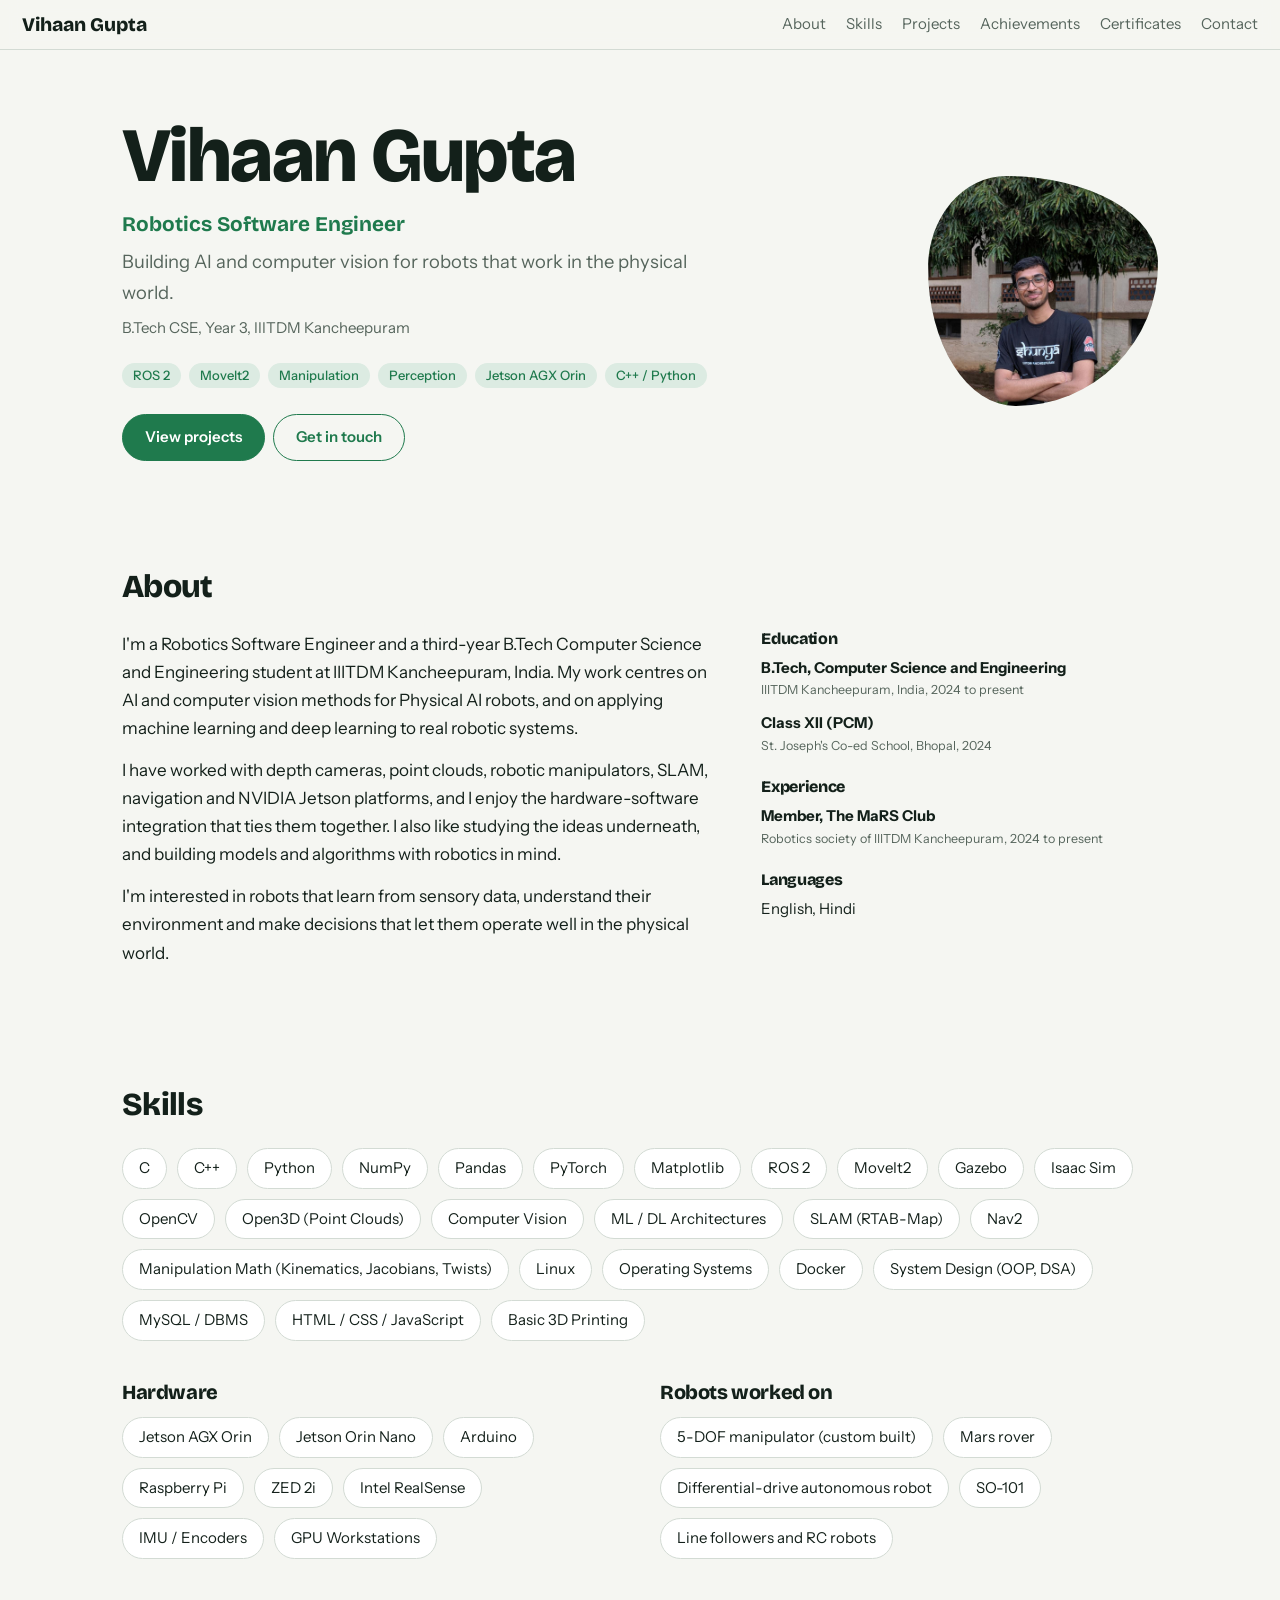
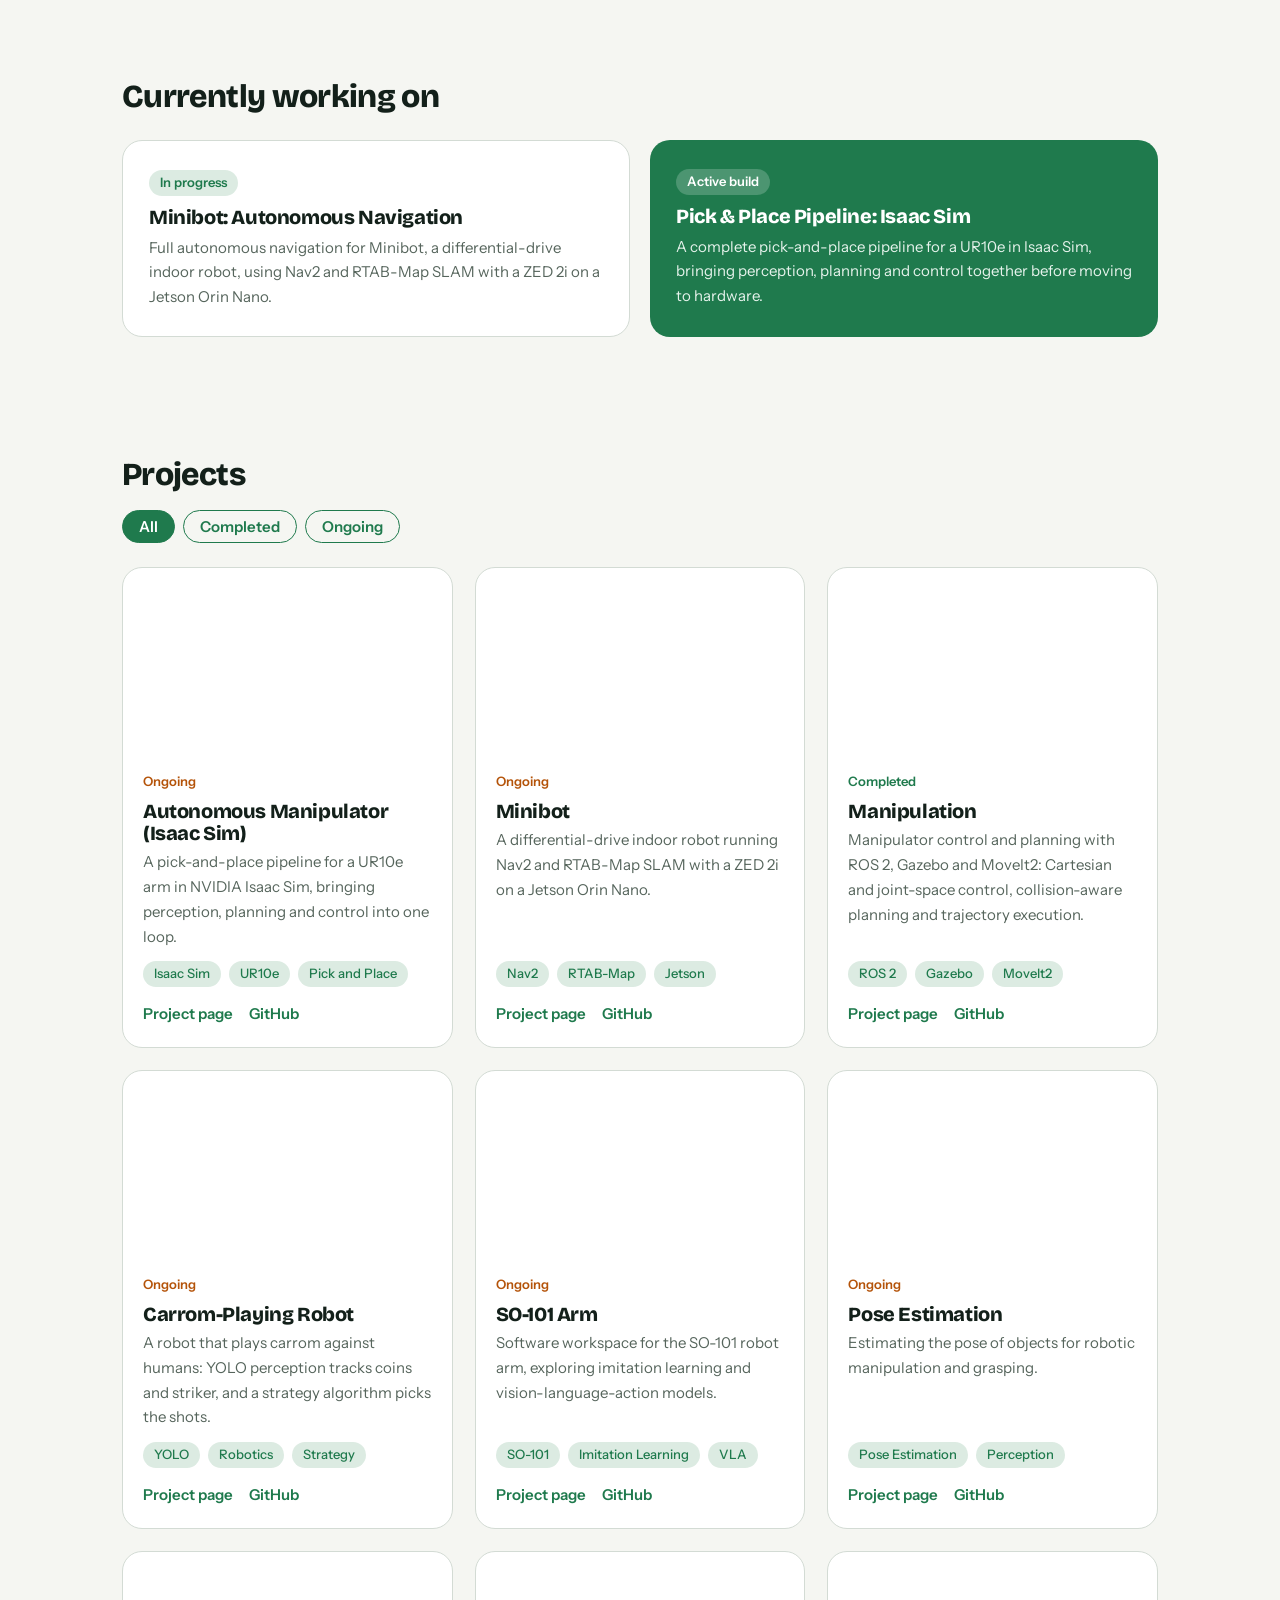
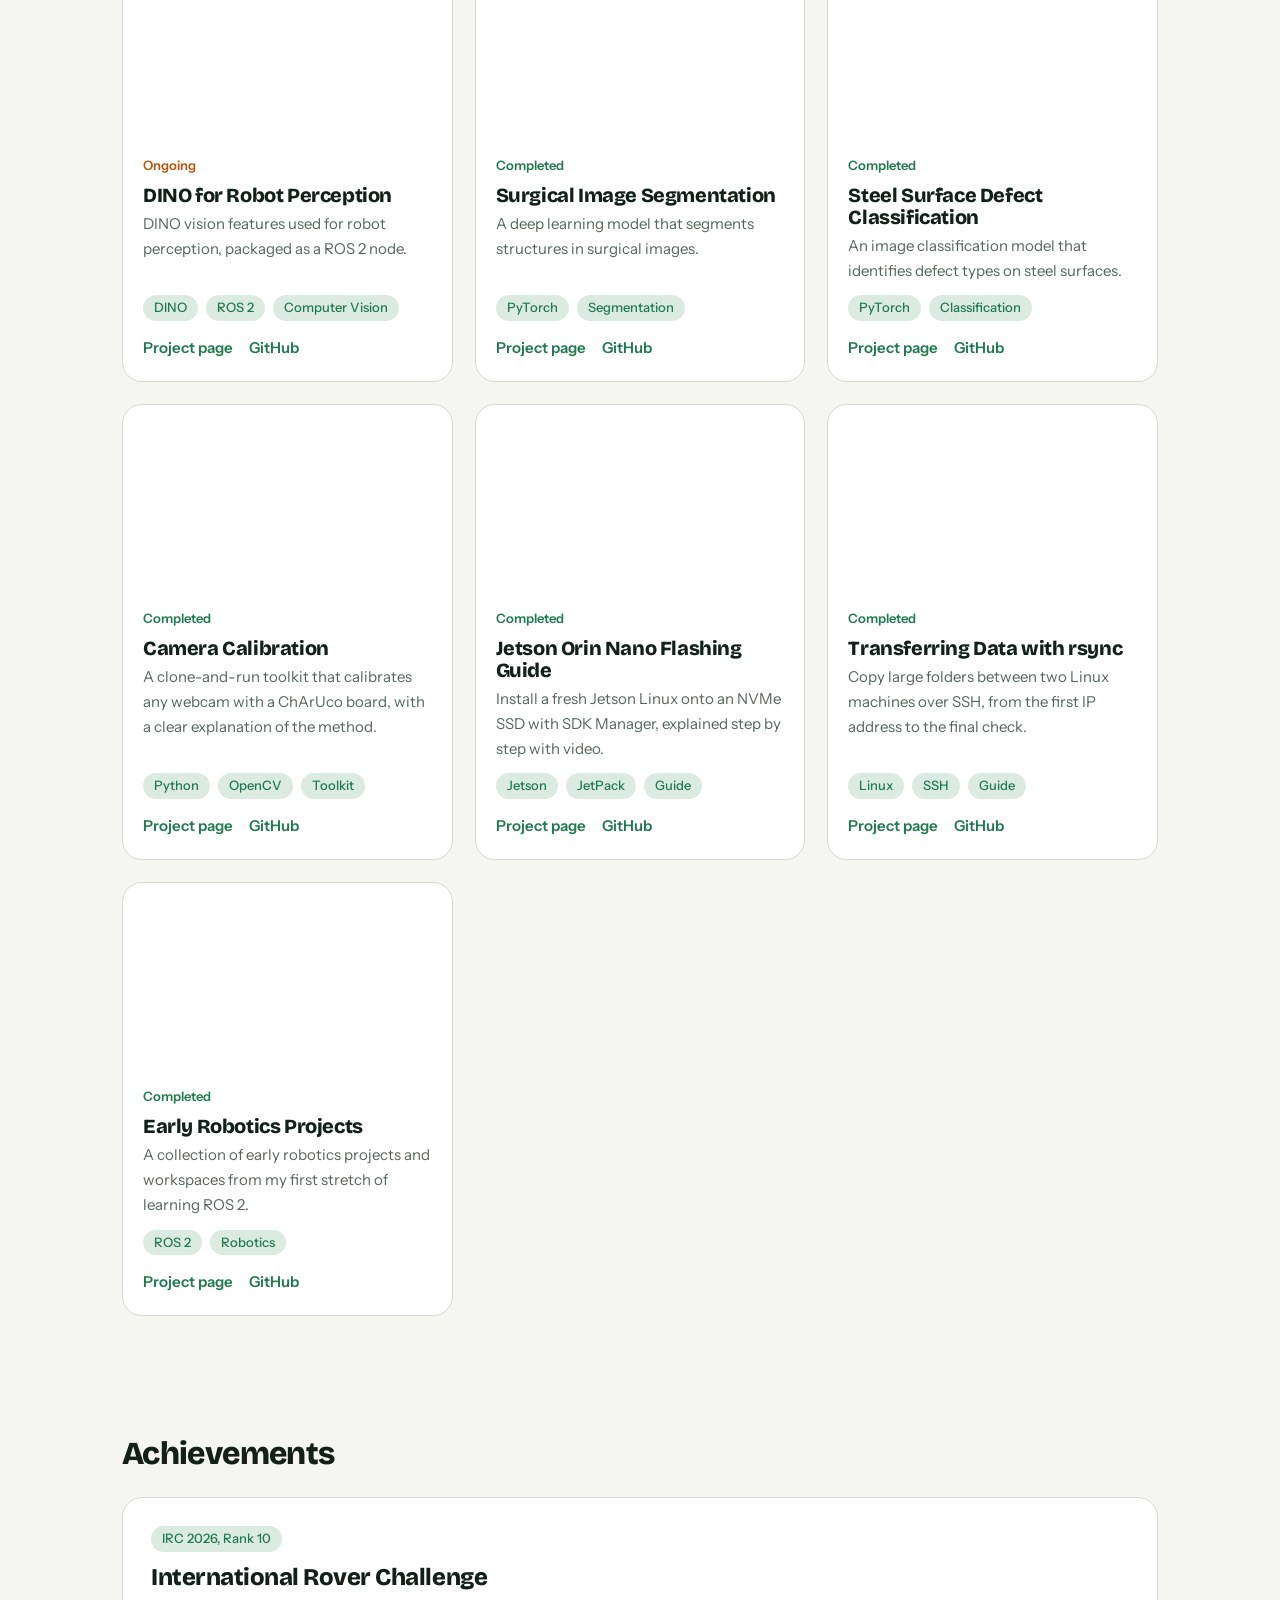
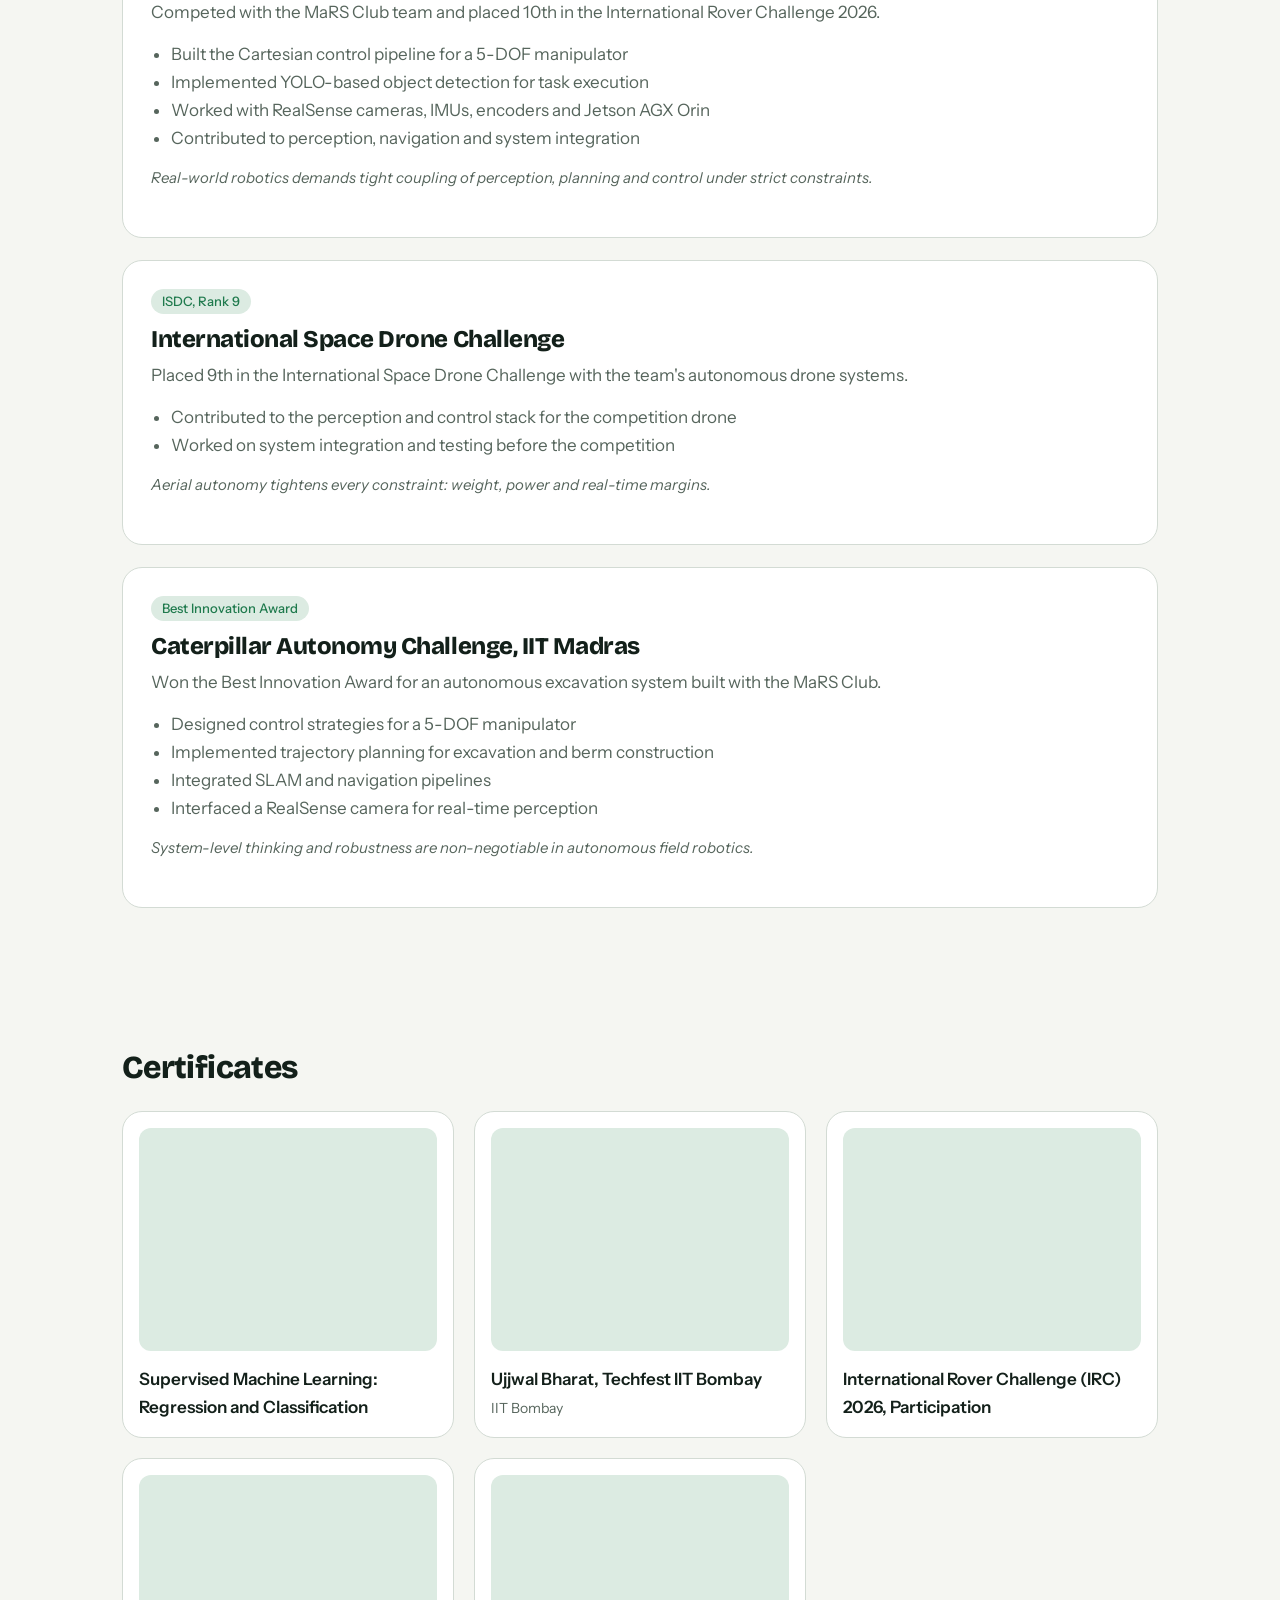
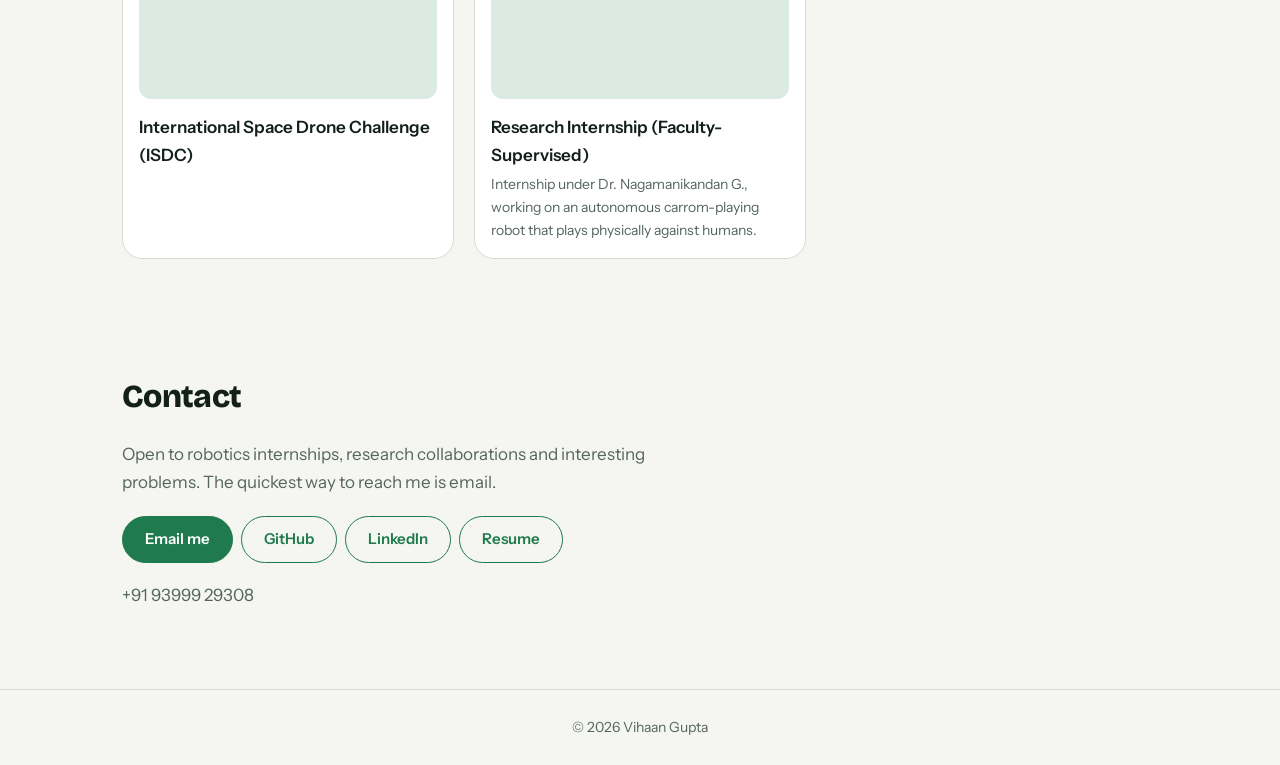
==== index.html @ d6f12f5b "Upload" ====
<!DOCTYPE html>
<html lang="en">
<head>
<meta charset="utf-8">
<meta name="viewport" content="width=device-width, initial-scale=1, viewport-fit=cover">
<title>Vihaan Gupta | Robotics Software Engineer</title>
<meta name="description" content="Portfolio of Vihaan Gupta, robotics software engineer working on computer vision, manipulation and autonomous navigation.">
<link rel="icon" href="favicon.svg" type="image/svg+xml">
<link rel="preconnect" href="https://fonts.googleapis.com">
<link rel="preconnect" href="https://fonts.gstatic.com" crossorigin>
<link href="https://fonts.googleapis.com/css2?family=Bricolage+Grotesque:wght@500;700;800&family=Instrument+Sans:wght@400;500;600&display=swap" rel="stylesheet">
<link rel="stylesheet" href="css/style.css">
</head>
<body>
<header class="top"><a class="brand" href="#top">Vihaan Gupta</a><nav id="nav"></nav></header>
<main id="app"></main>
<footer id="foot"></footer>
<div class="lb" id="lb"><img alt=""></div>
<script src="data/site.js"></script>
<script src="data/projects.js"></script>
<script src="data/certificates.js"></script>
<script src="data/achievements.js"></script>
<script src="js/main.js"></script>
</body>
</html>
---- css/style.css ----
:root{box-sizing:border-box;--bg:#f5f6f2;--fg:#13201a;--mut:#56655c;--line:#d3dbd4;--acc:#1f7a4d;--card:#fff;--tint:#dcebe2;--fd:"Bricolage Grotesque",system-ui,sans-serif;--fb:"Instrument Sans",system-ui,sans-serif;--r:20px;padding-top:env(safe-area-inset-top,0px);padding-bottom:env(safe-area-inset-bottom,0px)}
*,*::before,*::after{box-sizing:inherit}
html{scroll-behavior:smooth;scroll-padding-top:76px}
body{margin:0;background:var(--bg);color:var(--fg);font:400 17px/1.65 var(--fb)}
a{color:inherit}
h1,h2,h3{font-family:var(--fd);font-weight:800;letter-spacing:-.02em;line-height:1.1;margin:0}
p{margin:0}
.w{max-width:1080px;margin:auto;padding:0 22px}
.top{position:sticky;top:env(safe-area-inset-top,0px);z-index:5;display:flex;justify-content:space-between;align-items:center;gap:8px 20px;flex-wrap:wrap;padding:12px 22px;background:rgba(245,246,242,.93);backdrop-filter:blur(8px);border-bottom:1px solid var(--line)}
.brand{font:800 1.2rem var(--fd);text-decoration:none}
nav{display:flex;gap:6px 20px;flex-wrap:wrap}
nav a{text-decoration:none;color:var(--mut);font-size:15px}
nav a:hover{color:var(--acc)}
section{padding:60px 0}
h2{font-size:2rem;margin-bottom:26px}
h3{font-size:1.25rem}
.sub{color:var(--mut)}
.btn{display:inline-block;padding:10px 22px;border:1px solid var(--acc);border-radius:99px;font-weight:600;font-size:15px;text-decoration:none;margin:0 8px 8px 0;cursor:pointer;background:none;font-family:inherit;color:var(--acc)}
.btn.p{background:var(--acc);color:#fff}
.hero{display:grid;grid-template-columns:1fr 230px;gap:40px;align-items:center;padding:64px 0 40px}
.hero h1{font-size:clamp(2.6rem,7vw,4.8rem)}
.hero .role{font:700 1.3rem var(--fd);color:var(--acc);margin:14px 0 10px}
.hero .tag{font-size:1.15rem;color:var(--mut);max-width:32em;margin-bottom:8px}
.hero .stat{font-size:15px;color:var(--mut);margin-bottom:22px}
.chips{display:flex;flex-wrap:wrap;gap:8px}
.chips span{font-size:13px;padding:2px 11px;border-radius:99px;background:var(--tint);color:var(--acc);font-weight:500}
.hero .chips{margin-bottom:26px}
.me{position:relative;width:230px;height:230px;border-radius:34% 66% 62% 38%/40% 38% 62% 60%;background:var(--tint);overflow:hidden;display:grid;place-items:center;font:800 3.4rem var(--fd);color:var(--acc)}
.me img{position:absolute;inset:0;width:100%;height:100%;object-fit:cover}
.about{display:grid;grid-template-columns:1.5fr 1fr;gap:44px}
.about p+p{margin-top:14px}
.facts h3{font-size:1rem;margin:0 0 8px}
.facts div+h3{margin-top:22px}
.facts div{margin-bottom:10px;font-size:15px}
.facts small{display:block;color:var(--mut)}
.skills span,.pill{display:inline-block;padding:7px 16px;border-radius:99px;background:var(--card);font-size:15px;border:1px solid var(--line)}
.skills{display:flex;flex-wrap:wrap;gap:10px}
.sec3{display:grid;grid-template-columns:1fr 1fr;gap:40px;margin-top:40px}
.sec3 h3{margin-bottom:14px}
.cur{display:grid;grid-template-columns:repeat(auto-fit,minmax(300px,1fr));gap:20px}
.cur .box{background:var(--card);border-radius:var(--r);padding:26px;border:1px solid var(--line);display:block;text-decoration:none}
.cur .box.on{background:var(--acc);color:#fff;border:0}
.cur .box.on p{color:#e6f3ec}
.cur .box b{display:inline-block;font-size:13px;font-weight:600;margin-bottom:10px;padding:2px 11px;border-radius:99px;background:var(--tint);color:var(--acc)}
.cur .box.on b{background:rgba(255,255,255,.2);color:#fff}
.cur h3{margin-bottom:8px}
.cur p{color:var(--mut);font-size:15px}
.filt{display:flex;flex-wrap:wrap;gap:8px;margin:-8px 0 24px}
.filt .btn{padding:6px 16px;margin:0}
.filt .btn[aria-pressed=true]{background:var(--acc);color:#fff}
.grid{display:grid;grid-template-columns:repeat(auto-fill,minmax(300px,1fr));gap:22px}
.card{display:flex;flex-direction:column;background:var(--card);border-radius:var(--r);overflow:hidden;border:1px solid var(--line)}
.cover{position:relative;aspect-ratio:16/9;background:var(--tint) radial-gradient(circle at 25% 70%,var(--acc) 0 38px,transparent 39px),radial-gradient(circle at 65% 35%,#fff 0 64px,transparent 65px);display:block}
.cover img{position:absolute;inset:0;width:100%;height:100%;object-fit:cover}
.body{padding:18px 20px 20px;display:flex;flex-direction:column;flex:1}
.body h3{margin:8px 0 6px}
.body h3 a{text-decoration:none}
.body h3 a:hover{color:var(--acc)}
.body p{color:var(--mut);font-size:15px;flex:1}
.st{font-size:13px;font-weight:600}
.st.completed{color:var(--acc)}.st.ongoing{color:#b45309}.st.upcoming{color:var(--mut)}
.body .chips{margin:12px 0}
.links a,.soon{font-size:15px;font-weight:600;margin-right:16px;color:var(--acc);text-decoration:none}
.links a:hover{text-decoration:underline}
.soon{color:var(--mut);font-weight:500}
.ach{background:var(--card);border-radius:var(--r);padding:28px;margin-bottom:22px;border:1px solid var(--line)}
.ach .chips{margin-bottom:12px}
.ach h3{font-size:1.5rem;margin-bottom:8px}
.ach ul{margin:14px 0;padding-left:20px;color:var(--mut)}
.ach em{display:block;font-size:15px;color:var(--mut)}
.pics{display:flex;flex-wrap:wrap;gap:12px;margin-top:18px}
.pics img,.cert img{display:block;cursor:zoom-in}
.pics img{height:120px;width:auto;max-width:100%;border-radius:12px;background:var(--tint)}
.certs{display:grid;grid-template-columns:repeat(auto-fill,minmax(250px,1fr));gap:20px}
.cert{background:var(--card);border-radius:var(--r);padding:16px;border:1px solid var(--line)}
.cert .ph{aspect-ratio:4/3;border-radius:12px;background:var(--tint);overflow:hidden;margin-bottom:14px}
.cert img{width:100%;height:100%;object-fit:cover}
.cert b{display:block;font-weight:600}
.cert span{display:block;color:var(--mut);font-size:14px;margin-top:4px}
.contact p{max-width:34em;margin-bottom:20px}
footer{padding:26px 22px;text-align:center;color:var(--mut);font-size:14px;border-top:1px solid var(--line)}
.lb{position:fixed;inset:0;z-index:20;display:none;place-items:center;background:rgba(10,20,15,.88);padding:20px;cursor:zoom-out}
.lb.on{display:grid}
.lb img{max-width:100%;max-height:100%;border-radius:8px}
@media (max-width:820px){
 .hero{grid-template-columns:1fr;gap:26px;padding-top:36px}
 .me{width:160px;height:160px;font-size:2.4rem;order:-1}
 .about,.sec3{grid-template-columns:1fr;gap:28px}
 section{padding:44px 0}
}
@media (prefers-reduced-motion:reduce){html{scroll-behavior:auto}}
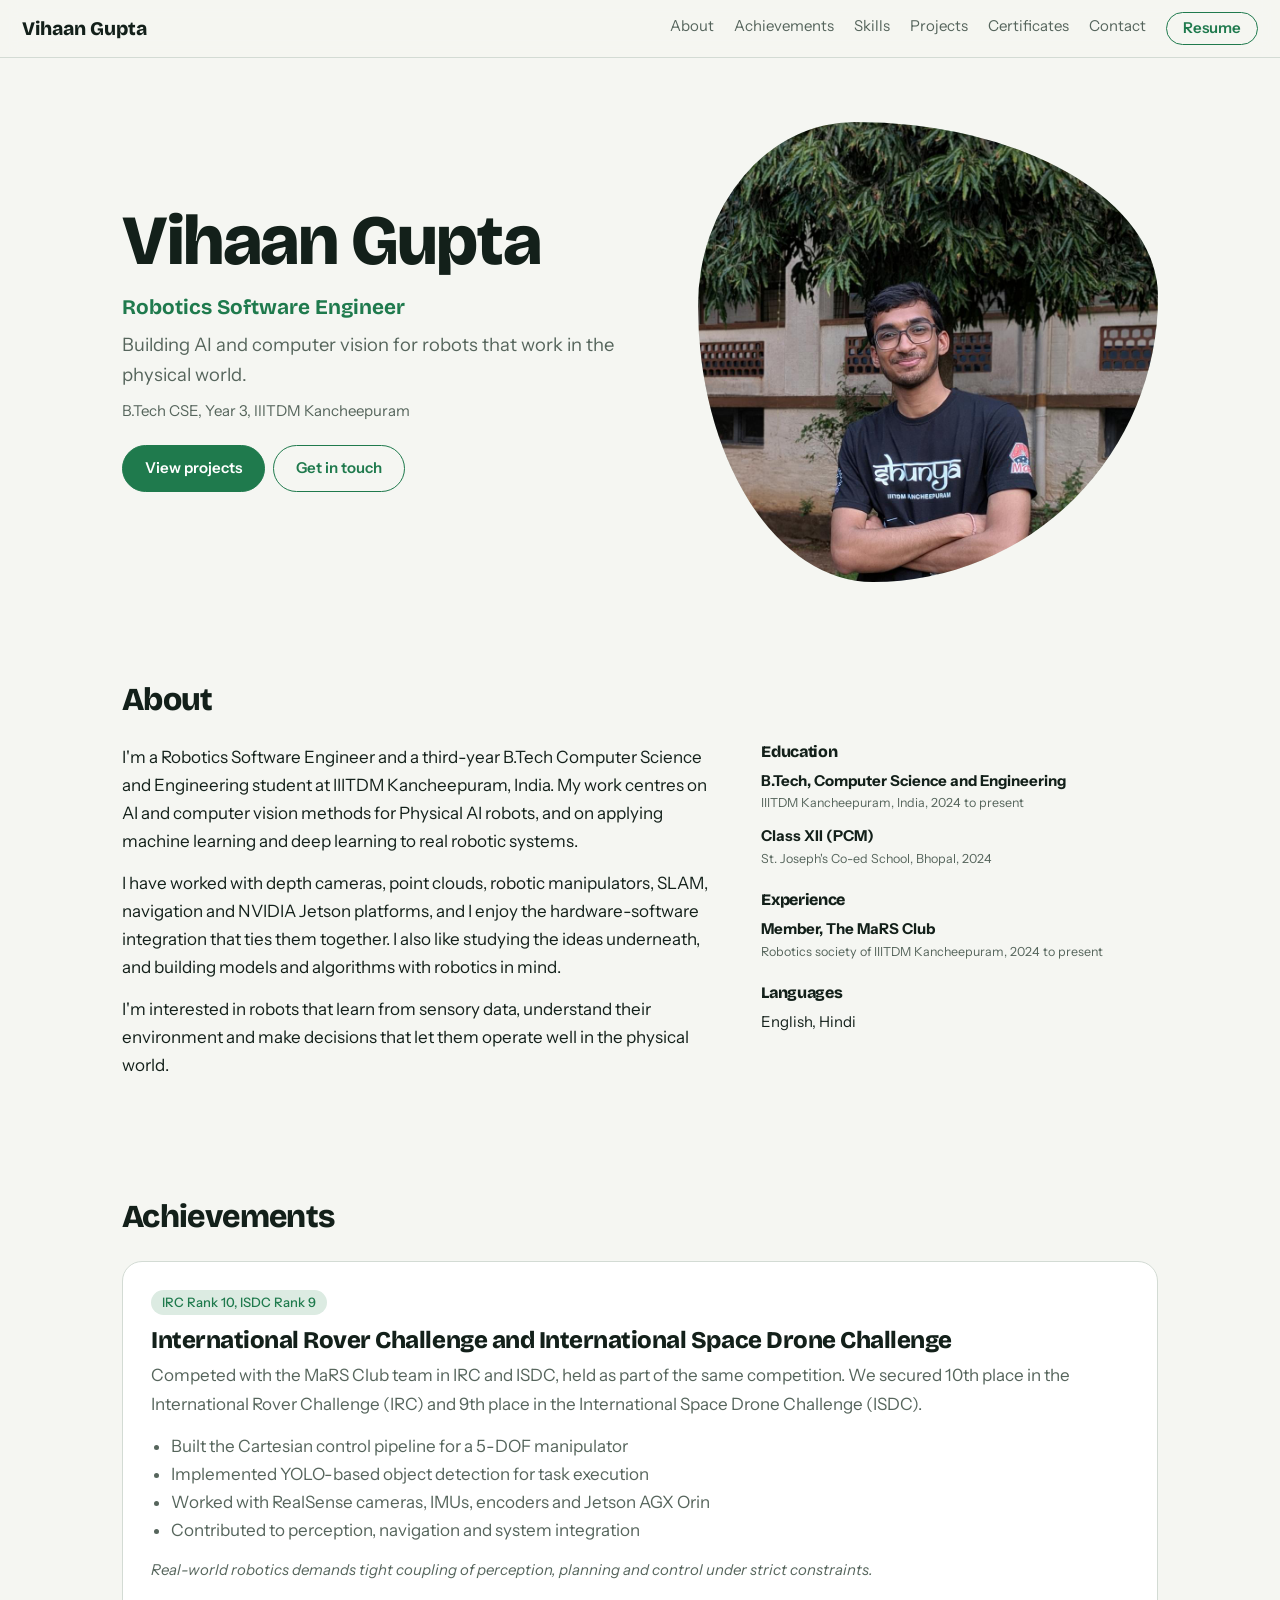
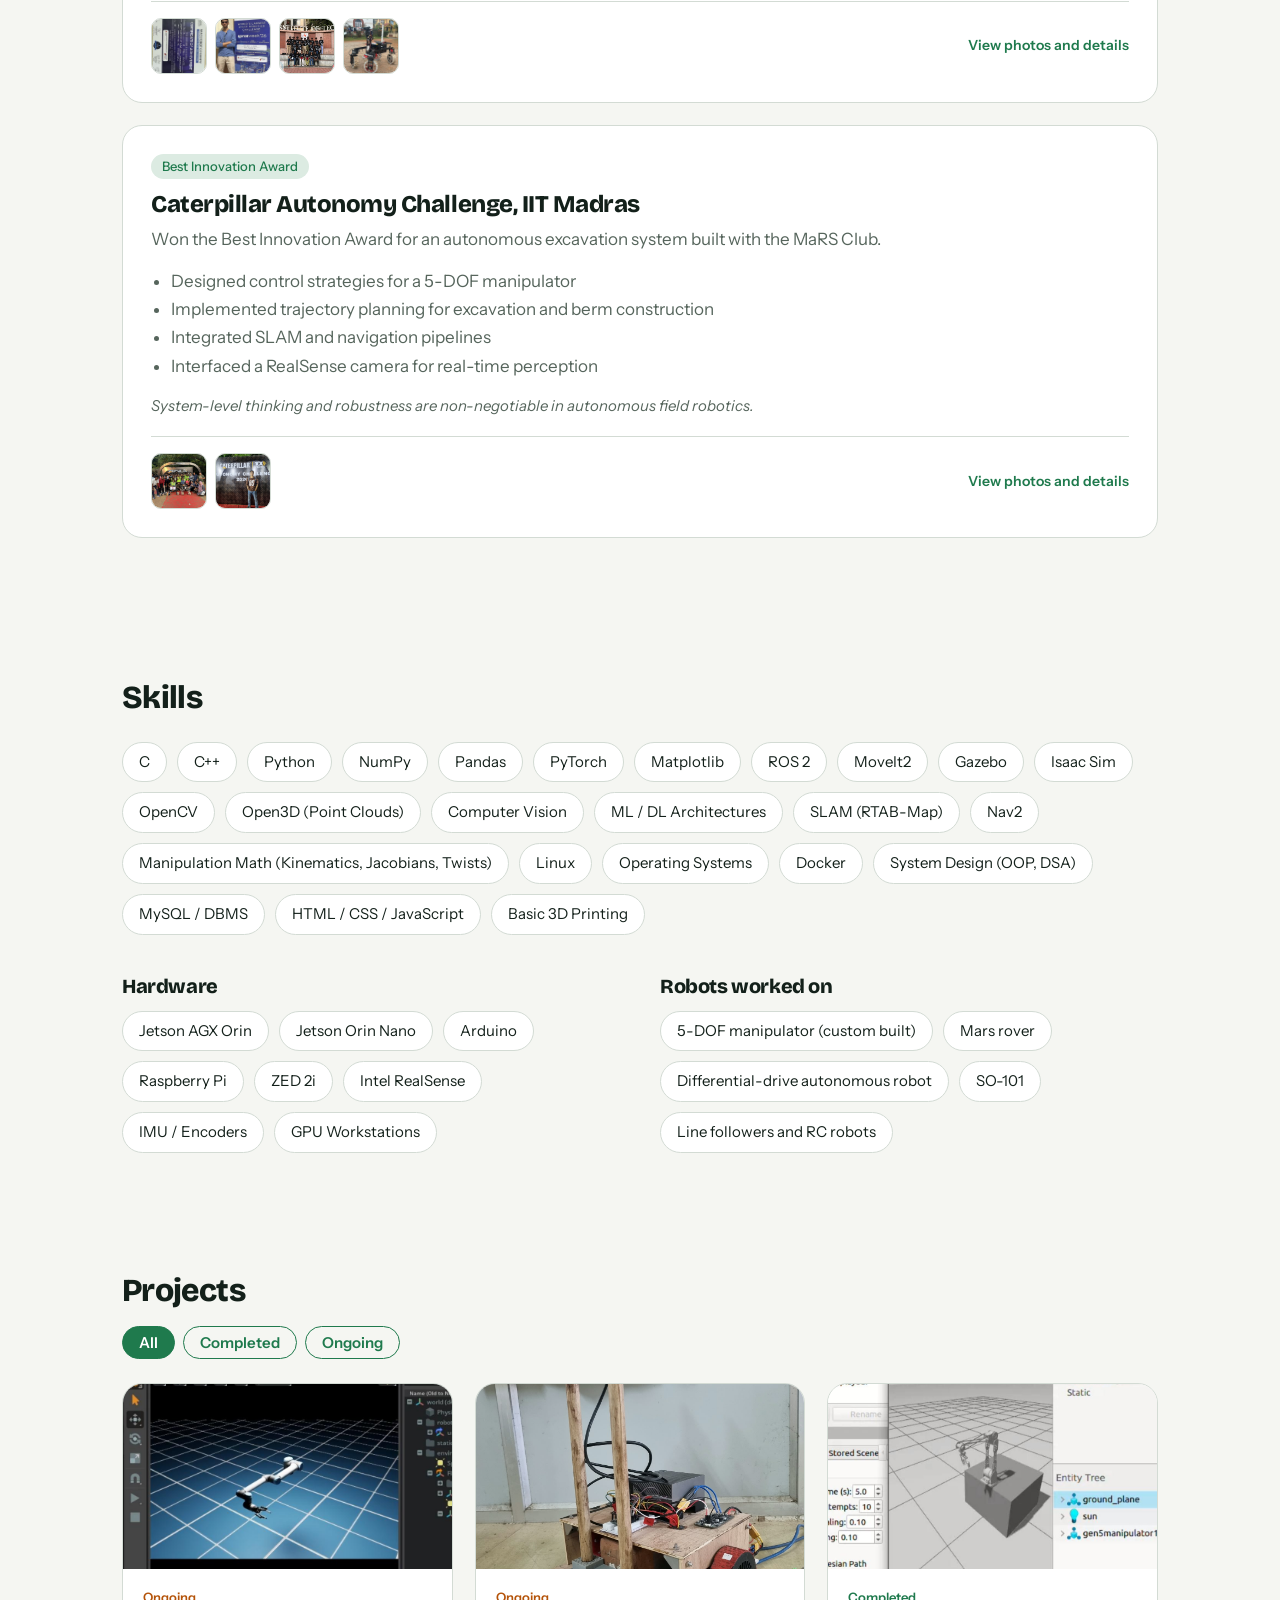
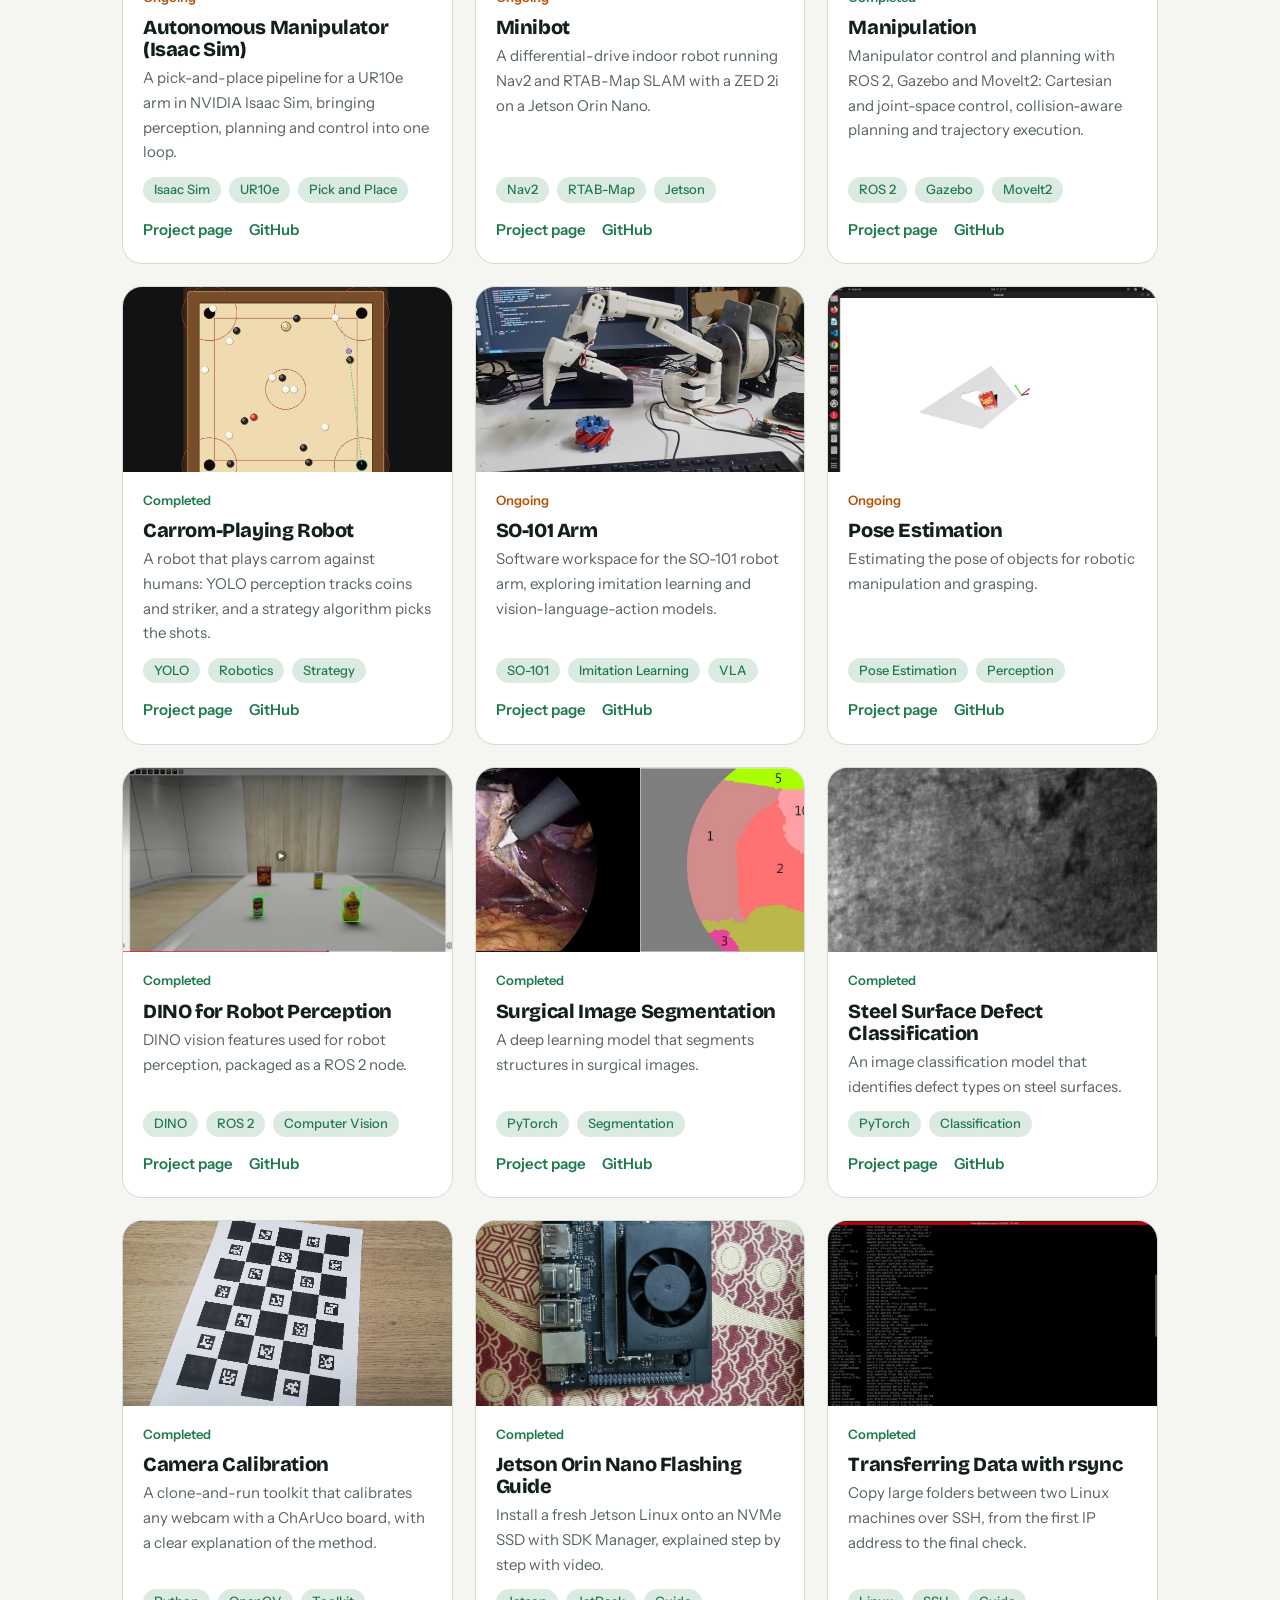
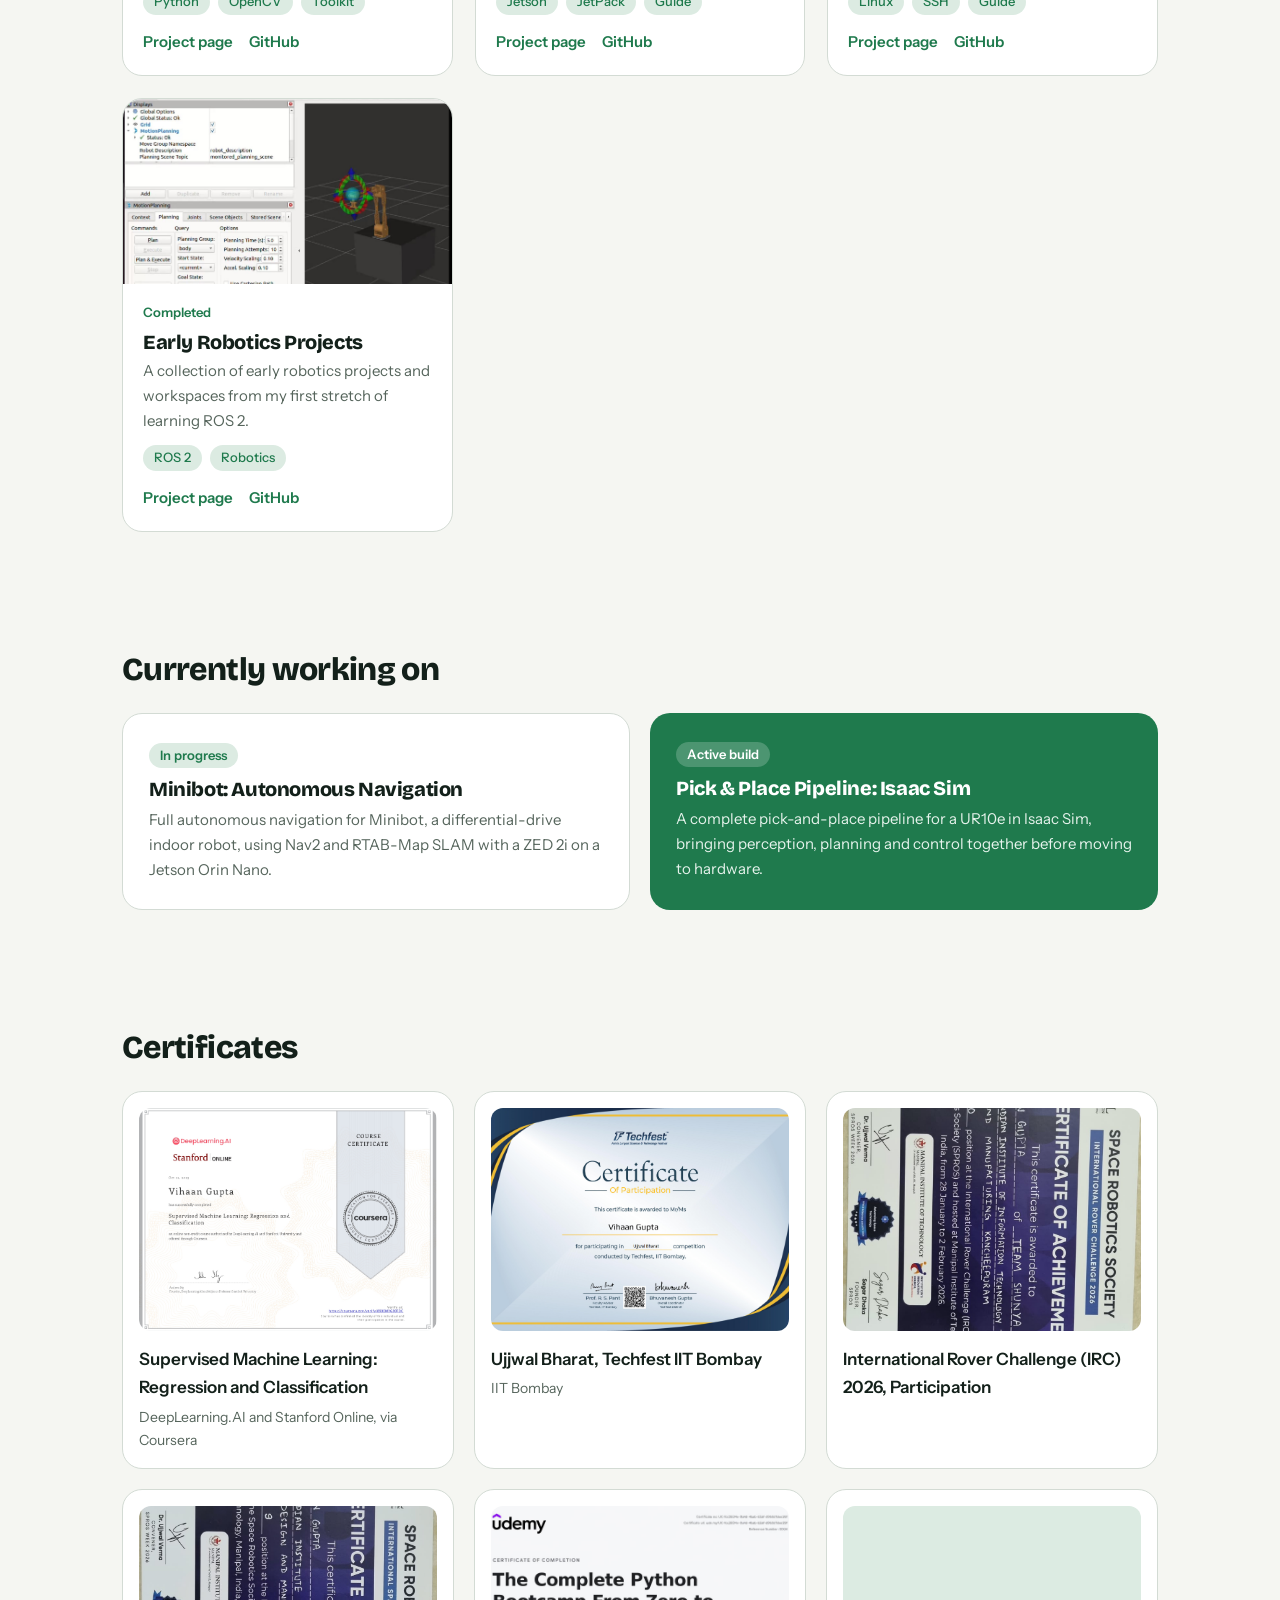
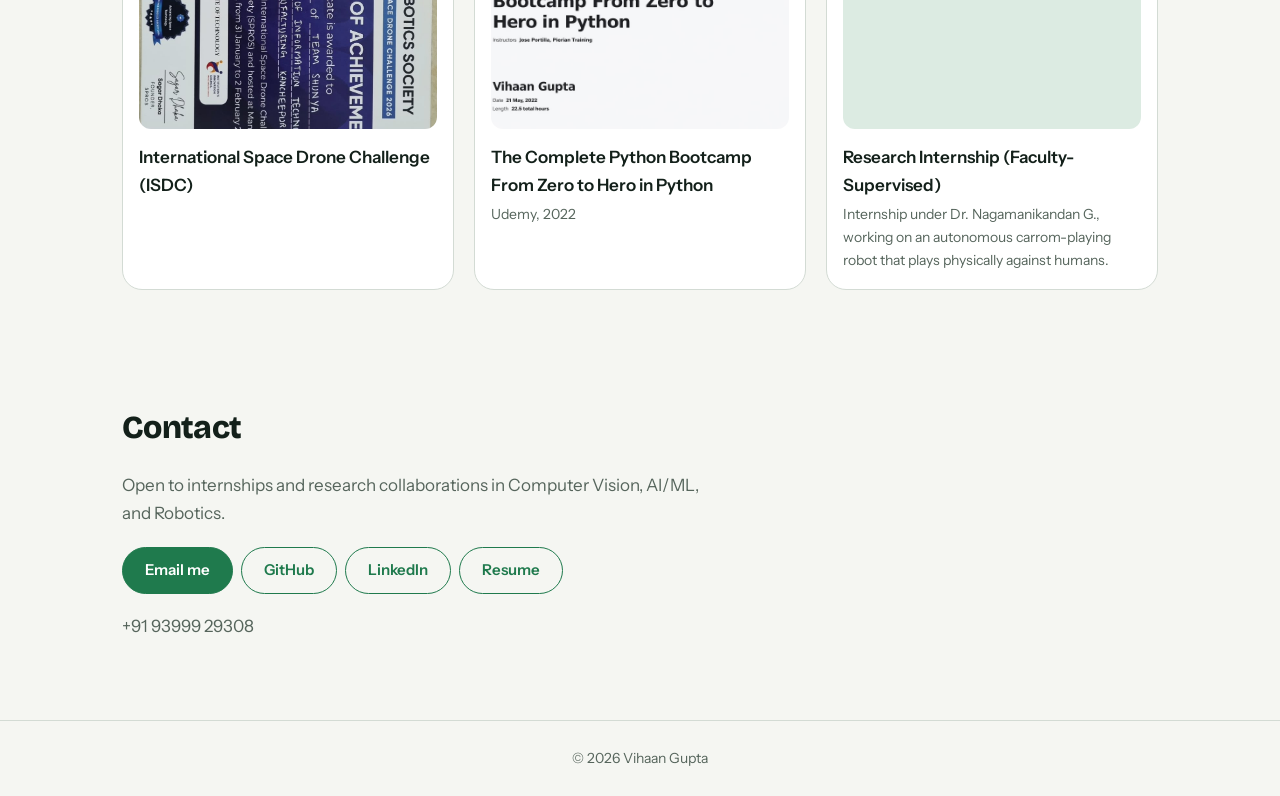
==== commit ea5eedaf: "updated the structure sequence and added resume buttons" ====
--- a/index.html
+++ b/index.html
@@ -9,17 +9,17 @@
 <link rel="preconnect" href="https://fonts.googleapis.com">
 <link rel="preconnect" href="https://fonts.gstatic.com" crossorigin>
 <link href="https://fonts.googleapis.com/css2?family=Bricolage+Grotesque:wght@500;700;800&family=Instrument+Sans:wght@400;500;600&display=swap" rel="stylesheet">
-<link rel="stylesheet" href="css/style.css">
+<link rel="stylesheet" href="css/style.css?v=3">
 </head>
 <body>
 <header class="top"><a class="brand" href="#top">Vihaan Gupta</a><nav id="nav"></nav></header>
 <main id="app"></main>
 <footer id="foot"></footer>
 <div class="lb" id="lb"><img alt=""></div>
-<script src="data/site.js"></script>
-<script src="data/projects.js"></script>
-<script src="data/certificates.js"></script>
-<script src="data/achievements.js"></script>
-<script src="js/main.js"></script>
+<script src="data/site.js?v=3"></script>
+<script src="data/projects.js?v=3"></script>
+<script src="data/certificates.js?v=3"></script>
+<script src="data/achievements.js?v=3"></script>
+<script src="js/main.js?v=3"></script>
 </body>
 </html>
--- a/css/style.css
+++ b/css/style.css
@@ -17,15 +17,15 @@
 .sub{color:var(--mut)}
 .btn{display:inline-block;padding:10px 22px;border:1px solid var(--acc);border-radius:99px;font-weight:600;font-size:15px;text-decoration:none;margin:0 8px 8px 0;cursor:pointer;background:none;font-family:inherit;color:var(--acc)}
 .btn.p{background:var(--acc);color:#fff}
-.hero{display:grid;grid-template-columns:1fr 230px;gap:40px;align-items:center;padding:64px 0 40px}
-.hero h1{font-size:clamp(2.6rem,7vw,4.8rem)}
+.hero{display:grid;grid-template-columns:1fr 460px;gap:40px;align-items:center;padding:64px 0 40px}
+.hero h1{font-size:clamp(2.6rem,6vw,4.4rem)}
 .hero .role{font:700 1.3rem var(--fd);color:var(--acc);margin:14px 0 10px}
 .hero .tag{font-size:1.15rem;color:var(--mut);max-width:32em;margin-bottom:8px}
 .hero .stat{font-size:15px;color:var(--mut);margin-bottom:22px}
 .chips{display:flex;flex-wrap:wrap;gap:8px}
 .chips span{font-size:13px;padding:2px 11px;border-radius:99px;background:var(--tint);color:var(--acc);font-weight:500}
 .hero .chips{margin-bottom:26px}
-.me{position:relative;width:230px;height:230px;border-radius:34% 66% 62% 38%/40% 38% 62% 60%;background:var(--tint);overflow:hidden;display:grid;place-items:center;font:800 3.4rem var(--fd);color:var(--acc)}
+.me{position:relative;width:min(460px,100%);aspect-ratio:1;border-radius:34% 66% 62% 38%/40% 38% 62% 60%;background:var(--tint);overflow:hidden;display:grid;place-items:center;font:800 6rem var(--fd);color:var(--acc)}
 .me img{position:absolute;inset:0;width:100%;height:100%;object-fit:cover}
 .about{display:grid;grid-template-columns:1.5fr 1fr;gap:44px}
 .about p+p{margin-top:14px}
@@ -82,9 +82,56 @@
 .lb{position:fixed;inset:0;z-index:20;display:none;place-items:center;background:rgba(10,20,15,.88);padding:20px;cursor:zoom-out}
 .lb.on{display:grid}
 .lb img{max-width:100%;max-height:100%;border-radius:8px}
+/* ---- hover and focus highlights (everything clickable) ---- */
+:focus-visible{outline:2px solid var(--acc);outline-offset:3px}
+.btn,.card,.cur .box,.ach,.cert,.x,.arr{transition:box-shadow .18s,border-color .18s,background .18s,color .18s}
+.btn:hover{border-color:#14573a;box-shadow:0 4px 14px rgba(19,32,26,.2)}
+.btn:not(.p):hover{background:var(--tint)}
+.btn.p:hover{background:#17603b}
+nav a{border-bottom:2px solid transparent;padding:2px 0}
+nav a:hover{color:var(--fg);border-bottom-color:var(--acc)}
+.brand:hover{color:var(--acc)}
+nav a.res{border:1px solid var(--acc);border-radius:99px;padding:3px 16px;color:var(--acc);font-weight:600}
+nav a.res:hover{background:var(--acc);color:#fff;border-color:var(--acc);box-shadow:0 4px 14px rgba(19,32,26,.2)}
+.card{position:relative}
+.card:hover,.cur a.box:hover,.ach:hover,.ach:focus-visible,.cert:has(img):hover{border-color:var(--acc);box-shadow:0 10px 28px rgba(19,32,26,.15)}
+.card:hover .body h3 a{color:var(--acc)}
+.body h3 a::after{content:"";position:absolute;inset:0}
+.links a{position:relative;z-index:1}
+.cur a.box.on:hover{border:0;box-shadow:0 10px 28px rgba(19,32,26,.35)}
+.ach{cursor:pointer}
+.cert:has(img){cursor:zoom-in}
+.thumbs{display:flex;align-items:center;flex-wrap:wrap;gap:8px;margin-top:18px;padding-top:16px;border-top:1px solid var(--line)}
+.thumbs img{width:56px;height:56px;object-fit:cover;border-radius:10px;background:var(--tint);border:1px solid var(--line)}
+.thumbs .more{margin-left:auto;font-size:14px;font-weight:600;color:var(--acc)}
+.ach:hover .more{text-decoration:underline}
+/* ---- achievement pop-up ---- */
+.md{position:fixed;inset:0;z-index:30;display:none;align-items:center;justify-content:center;background:rgba(10,20,15,.62);padding:calc(20px + env(safe-area-inset-top,0px)) 20px calc(20px + env(safe-area-inset-bottom,0px))}
+.md.on{display:flex}
+.mdbox{position:relative;display:grid;grid-template-columns:1.15fr 1fr;width:min(1040px,100%);max-height:100%;overflow:auto;background:var(--card);border-radius:var(--r);box-shadow:0 20px 60px rgba(0,0,0,.4)}
+.md.nophoto .mdbox{grid-template-columns:1fr}.md.nophoto .view{display:none}
+.x{position:absolute;top:12px;right:12px;z-index:3;width:40px;height:40px;border-radius:50%;border:1px solid var(--line);background:#fff;font-size:24px;line-height:1;cursor:pointer;color:var(--fg)}
+.x:hover,.arr:hover{border-color:var(--acc);box-shadow:0 4px 14px rgba(0,0,0,.3)}
+.view{background:#0e1712;padding:16px;display:flex;flex-direction:column;gap:12px;min-width:0}
+.stage{position:relative;flex:1;min-height:260px;display:grid;place-items:center}
+.stage img{max-width:100%;max-height:62vh;border-radius:8px;object-fit:contain}
+.arr{position:absolute;top:50%;transform:translateY(-50%);width:40px;height:40px;border-radius:50%;border:1px solid transparent;background:rgba(255,255,255,.92);font-size:22px;line-height:1;cursor:pointer;color:var(--fg)}
+.arr.l{left:6px}.arr.r{right:6px}
+.md.single .arr,.md.single .strip{display:none}
+.strip{display:flex;gap:8px;overflow-x:auto;padding-bottom:2px}
+.strip img{flex:none;width:64px;height:64px;object-fit:cover;border-radius:8px;border:2px solid transparent;opacity:.55;cursor:pointer}
+.strip img:hover,.strip img.on{opacity:1;border-color:#fff}
+.info{padding:34px 30px}
+.info h3{font-size:1.6rem;margin:12px 0 10px}
+.info h4{font:700 1rem var(--fd);margin:20px 0 6px}
+.info ul{margin:0 0 14px;padding-left:20px;color:var(--mut)}
+.info em{display:block;font-size:15px;color:var(--mut)}
+@media (max-width:1000px){.hero{grid-template-columns:1fr 340px}.me{width:340px;font-size:4.4rem}}
 @media (max-width:820px){
+ .mdbox{grid-template-columns:1fr}.stage img{max-height:42vh}.stage{min-height:200px}.info{padding:24px 20px}
  .hero{grid-template-columns:1fr;gap:26px;padding-top:36px}
- .me{width:160px;height:160px;font-size:2.4rem;order:-1}
+ .me{width:min(320px,100%)}
+ .me{width:min(320px,100%);font-size:4rem;order:-1}
  .about,.sec3{grid-template-columns:1fr;gap:28px}
  section{padding:44px 0}
 }
